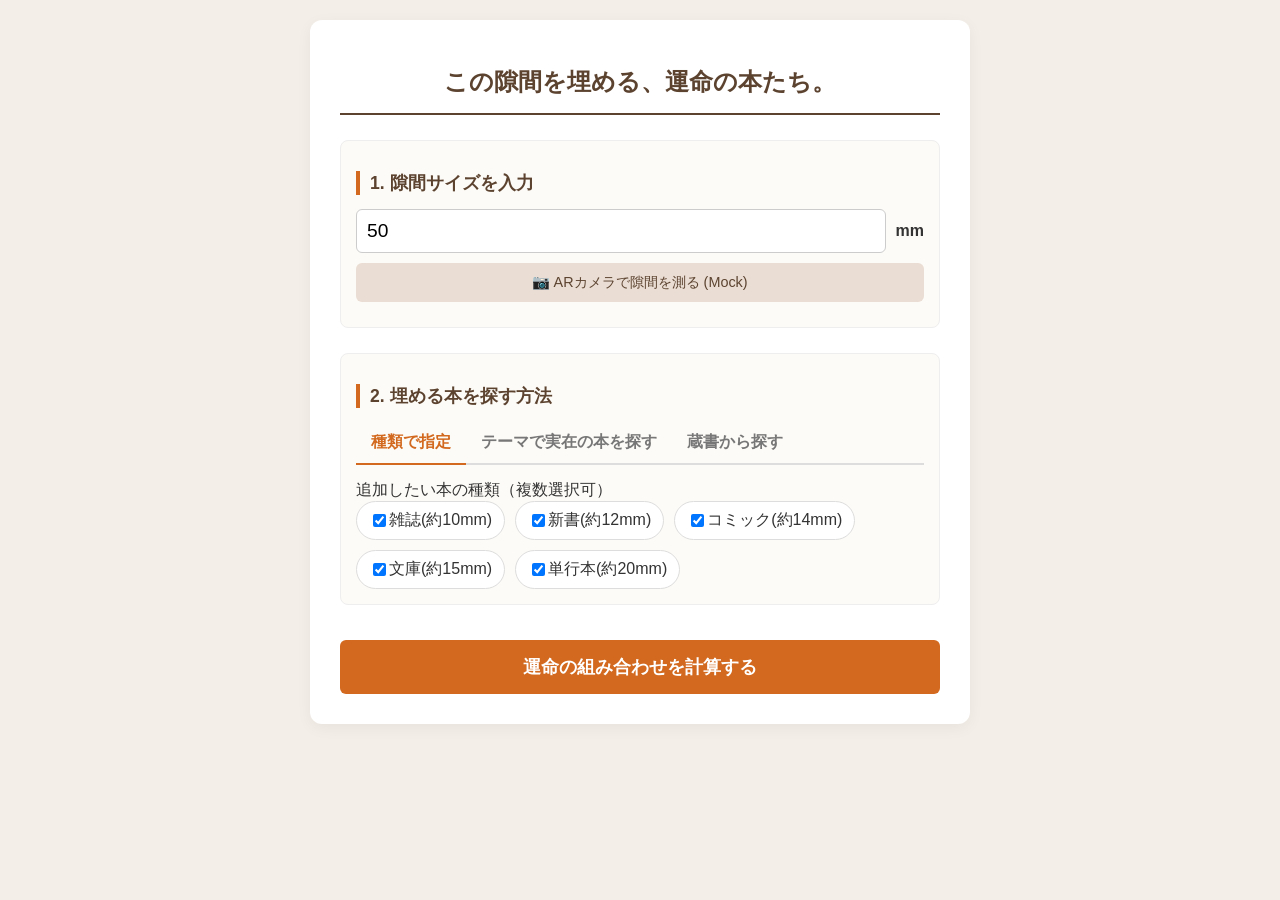
==== index.html @ 383f1bc9 "change" ====
<!DOCTYPE html>
<html lang="ja">
<head>
    <meta charset="UTF-8">
    <meta name="viewport" content="width=device-width, initial-scale=1.0">
    <title>本棚の隙間を埋めるアプリ - 拡張仕様版</title>
    <link rel="stylesheet" href="style.css">
</head>
<body>

<div class="container">
    <h1>この隙間を埋める、運命の本たち。</h1>

    <!-- 1. 隙間サイズ入力とARメジャー -->
    <div class="section">
        <h2>1. 隙間サイズを入力</h2>
        <div class="input-group">
            <input type="number" id="gap-size" placeholder="例: 50 (5cmの場合)" value="50">
            <span class="unit">mm</span>
        </div>
        <button class="btn-secondary" onclick="simulateARMeasure()">📷 ARカメラで隙間を測る (Mock)</button>
    </div>

    <!-- 2. 検索モードの選択 -->
    <div class="section">
        <h2>2. 埋める本を探す方法</h2>
        
        <div class="tabs">
            <div class="tab active" onclick="switchTab('basic')">種類で指定</div>
            <div class="tab" onclick="switchTab('api')">テーマで実在の本を探す</div>
            <div class="tab" onclick="switchTab('scan')">蔵書から探す</div>
        </div>

        <!-- タブ: 基本フォーマット -->
        <div id="tab-basic" class="tab-content active">
            <label>追加したい本の種類（複数選択可）</label>
            <div class="checkbox-group" id="format-checkboxes"></div>
        </div>

        <!-- タブ: API連携 -->
        <div id="tab-api" class="tab-content">
            <label>テーマ・ジャンル（Google Books API連携）</label>
            <select id="api-theme">
                <option value="SF小説">SF小説</option>
                <option value="ミステリー小説">ミステリー小説</option>
                <option value="ビジネス書">ビジネス書</option>
                <option value="プログラミング">プログラミング</option>
                <option value="料理">料理</option>
            </select>
            <p class="note">※APIから実際の本を取得し、ページ数から厚さを推算します。</p>
        </div>

        <!-- タブ: 蔵書スキャン -->
        <div id="tab-scan" class="tab-content">
            <button class="btn-secondary" onclick="simulateBarcodeScan()">📱 バーコードをスキャンする (Mock)</button>
            <ul id="scanned-books-list" class="scanned-list"></ul>
            <p class="note">スキャンした手持ちの本の中から、最適な組み合わせを計算します。</p>
        </div>
    </div>

    <!-- 実行ボタン -->
    <button class="btn-primary" onclick="calculateCombinations()">運命の組み合わせを計算する</button>

    <!-- 結果表示エリア -->
    <div id="loading" style="display: none; text-align: center; padding: 20px;">
        計算中・API通信中...
    </div>
    
    <div id="result-area"></div>
    
    <!-- 画像認識イメージ図 (Canvas) -->
    <div id="wireframe-area" style="display: none;">
        <h2>【画像認識イメージ図】収納シミュレーション</h2>
        <canvas id="bookshelf-canvas" width="500" height="200"></canvas>
    </div>
</div>

<script src="script.js"></script>
</body>
</html>
---- style.css ----
body {
    font-family: "Helvetica Neue", Arial, sans-serif;
    background-color: #f4eee8;
    color: #333;
    margin: 0;
    padding: 20px;
}
.container {
    max-width: 600px;
    margin: 0 auto;
    background: #fff;
    padding: 30px;
    border-radius: 12px;
    box-shadow: 0 4px 15px rgba(0,0,0,0.05);
}
h1 {
    font-size: 1.5rem;
    color: #5c4330;
    text-align: center;
    border-bottom: 2px solid #5c4330;
    padding-bottom: 15px;
    margin-bottom: 25px;
}
h2 {
    font-size: 1.1rem;
    color: #5c4330;
    border-left: 4px solid #d2691e;
    padding-left: 10px;
}
.section {
    margin-bottom: 25px;
    padding: 15px;
    background: #fdfbf7;
    border: 1px solid #eee;
    border-radius: 8px;
}
.input-group {
    display: flex;
    align-items: center;
    margin-bottom: 10px;
}
input[type="number"] {
    flex: 1;
    padding: 10px;
    font-size: 1.2rem;
    border: 1px solid #ccc;
    border-radius: 6px;
}
.unit {
    margin-left: 10px;
    font-weight: bold;
}
.tabs {
    display: flex;
    margin-bottom: 15px;
    border-bottom: 2px solid #ddd;
}
.tab {
    padding: 10px 15px;
    cursor: pointer;
    font-weight: bold;
    color: #777;
}
.tab.active {
    color: #d2691e;
    border-bottom: 2px solid #d2691e;
    margin-bottom: -2px;
}
.tab-content {
    display: none;
}
.tab-content.active {
    display: block;
}
.checkbox-group {
    display: flex;
    flex-wrap: wrap;
    gap: 10px;
}
.checkbox-item {
    background: #fff;
    padding: 8px 12px;
    border-radius: 20px;
    border: 1px solid #ddd;
    display: flex;
    align-items: center;
}
select {
    width: 100%;
    padding: 10px;
    font-size: 1rem;
    border-radius: 6px;
    border: 1px solid #ccc;
}
.btn-primary {
    width: 100%;
    padding: 15px;
    font-size: 1.1rem;
    font-weight: bold;
    color: #fff;
    background-color: #d2691e;
    border: none;
    border-radius: 6px;
    cursor: pointer;
    margin-top: 10px;
}
.btn-primary:hover { background-color: #b55a18; }
.btn-secondary {
    width: 100%;
    padding: 10px;
    font-size: 0.9rem;
    color: #5c4330;
    background-color: #eaddd3;
    border: none;
    border-radius: 6px;
    cursor: pointer;
    margin-bottom: 10px;
}
.note { font-size: 0.8rem; color: #888; }
.scanned-list {
    list-style: none;
    padding: 0;
    margin: 10px 0;
}
.scanned-list li {
    background: #fff;
    padding: 8px;
    border: 1px solid #eee;
    margin-bottom: 5px;
    border-radius: 4px;
    font-size: 0.9rem;
}
.result-card {
    background: #fffaf0;
    border-left: 5px solid #d2691e;
    padding: 15px;
    margin-bottom: 15px;
    border-radius: 4px;
    box-shadow: 0 2px 5px rgba(0,0,0,0.05);
}
.result-title { font-weight: bold; font-size: 1.1rem; color: #d2691e; margin-bottom: 5px; }
.result-info { font-size: 0.95rem; color: #666; font-weight: bold; margin-bottom: 10px; background: #fff9f0; padding: 8px; border-radius: 4px; }
.result-details { font-size: 0.9rem; color: #555; }
.book-item { font-size: 0.95rem; margin-top: 5px; }
.book-boxes-container {
    display: flex;
    gap: 4px;
    align-items: flex-end;
    height: 120px;
    padding: 10px;
    background: #fff;
    border: 1px solid #e8dcc8;
    border-radius: 6px;
    margin-bottom: 10px;
}
.book-box {
    flex: 0 0 auto;
    background: linear-gradient(135deg, #d2691e, #a0522d);
    border: 1px solid #5c4330;
    border-radius: 2px;
    box-shadow: inset 0 1px 2px rgba(255,255,255,0.3);
}
.result-book-list {
    display: flex;
    flex-wrap: wrap;
    gap: 8px;
    margin: 10px 0;
}
.result-book-badge {
    background: #ffe8d6;
    border: 1px solid #d2691e;
    color: #5c4330;
    padding: 6px 10px;
    border-radius: 16px;
    font-size: 0.85rem;
}
canvas {
    background: #fff;
    border: 1px solid #ccc;
    width: 100%;
    border-radius: 4px;
    margin-top: 10px;
}
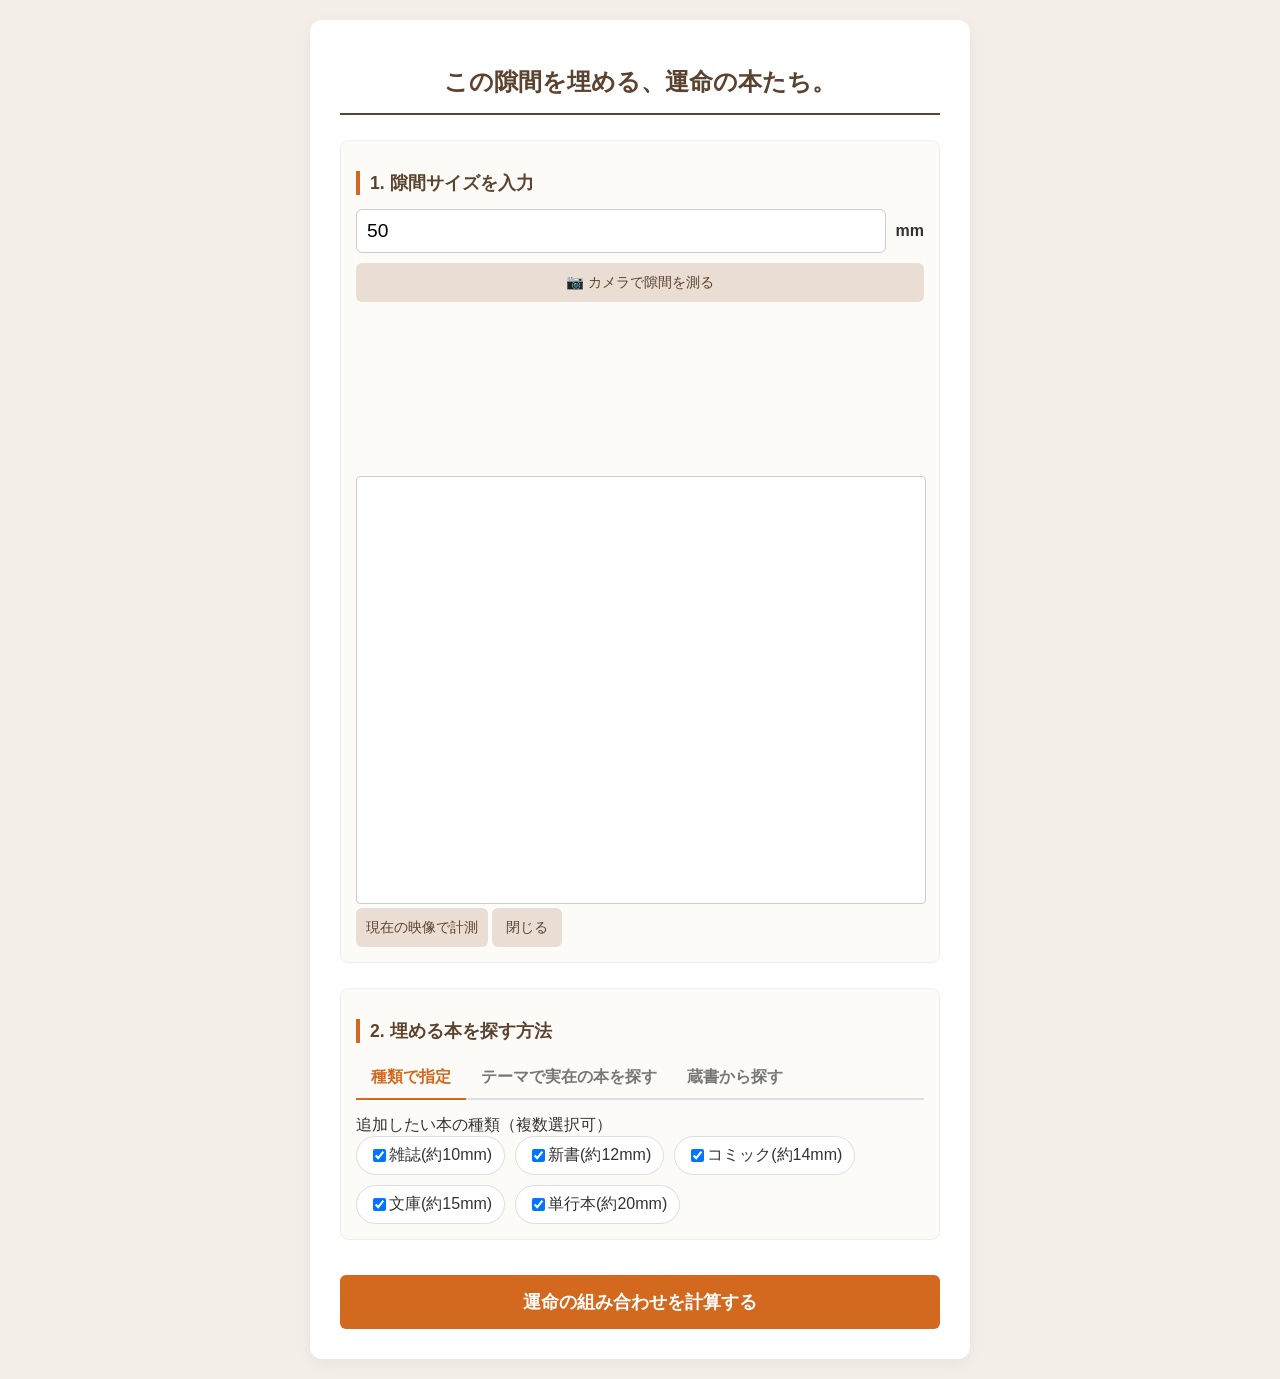
==== commit c974ba16: "condocosokansei" ====
--- a/index.html
+++ b/index.html
@@ -18,7 +18,18 @@
             <input type="number" id="gap-size" placeholder="例: 50 (5cmの場合)" value="50">
             <span class="unit">mm</span>
         </div>
-        <button class="btn-secondary" onclick="simulateARMeasure()">📷 ARカメラで隙間を測る (Mock)</button>
+
+        <div class="camera-panel">
+            <button id="camera-button" class="btn-secondary" type="button">📷 カメラで隙間を測る</button>
+            <div id="camera-wrapper" class="camera-wrapper hidden">
+                <video id="camera-video" autoplay playsinline muted></video>
+                <canvas id="camera-canvas" width="320" height="240"></canvas>
+                <div class="camera-actions">
+                    <button id="capture-gap-btn" class="btn-secondary small" type="button">現在の映像で計測</button>
+                    <button id="close-camera-btn" class="btn-secondary small" type="button">閉じる</button>
+                </div>
+            </div>
+        </div>
     </div>
 
     <!-- 2. 検索モードの選択 -->
@@ -26,9 +37,9 @@
         <h2>2. 埋める本を探す方法</h2>
         
         <div class="tabs">
-            <div class="tab active" onclick="switchTab('basic')">種類で指定</div>
-            <div class="tab" onclick="switchTab('api')">テーマで実在の本を探す</div>
-            <div class="tab" onclick="switchTab('scan')">蔵書から探す</div>
+            <div class="tab active" data-tab="basic" onclick="switchTab('basic')">種類で指定</div>
+            <div class="tab" data-tab="api" onclick="switchTab('api')">テーマで実在の本を探す</div>
+            <div class="tab" data-tab="scan" onclick="switchTab('scan')">蔵書から探す</div>
         </div>
 
         <!-- タブ: 基本フォーマット -->
@@ -39,7 +50,7 @@
 
         <!-- タブ: API連携 -->
         <div id="tab-api" class="tab-content">
-            <label>テーマ・ジャンル（Google Books API連携）</label>
+            <label>テーマ・ジャンル（ローカルAPI / モックAPI）</label>
             <select id="api-theme">
                 <option value="SF小説">SF小説</option>
                 <option value="ミステリー小説">ミステリー小説</option>
@@ -47,14 +58,27 @@
                 <option value="プログラミング">プログラミング</option>
                 <option value="料理">料理</option>
             </select>
-            <p class="note">※APIから実際の本を取得し、ページ数から厚さを推算します。</p>
+            <p id="api-status" class="note">※APIが未接続でも、ローカルのモックデータで本の候補を表示します。</p>
         </div>
 
         <!-- タブ: 蔵書スキャン -->
         <div id="tab-scan" class="tab-content">
-            <button class="btn-secondary" onclick="simulateBarcodeScan()">📱 バーコードをスキャンする (Mock)</button>
+            <div class="custom-book-entry">
+                <div class="custom-book-row">
+                    <select id="custom-book-type">
+                        <option value="雑誌">雑誌</option>
+                        <option value="新書">新書</option>
+                        <option value="コミック">コミック</option>
+                        <option value="文庫">文庫</option>
+                        <option value="単行本">単行本</option>
+                    </select>
+                    <input type="number" id="custom-book-size" min="5" max="200" placeholder="厚さmm">
+                    <button id="add-custom-book-btn" class="btn-secondary small" type="button">追加</button>
+                </div>
+                <p class="note">持っている本を最大3冊まで追加できます。サイズは自分の本の厚さを入力してください。</p>
+            </div>
             <ul id="scanned-books-list" class="scanned-list"></ul>
-            <p class="note">スキャンした手持ちの本の中から、最適な組み合わせを計算します。</p>
+            <p class="note">追加した本を使って、隙間にぴったり収まる組み合わせを計算します。</p>
         </div>
     </div>
 
--- a/style.css
+++ b/style.css
@@ -117,6 +117,25 @@
     margin-bottom: 10px;
 }
 .note { font-size: 0.8rem; color: #888; }
+.custom-book-entry {
+    margin-bottom: 12px;
+}
+.custom-book-row {
+    display: flex;
+    gap: 8px;
+    align-items: center;
+    margin-bottom: 8px;
+}
+.custom-book-row select,
+.custom-book-row input {
+    flex: 1;
+    min-width: 0;
+}
+.btn-secondary.small {
+    width: auto;
+    min-width: 70px;
+    margin: 0;
+}
 .scanned-list {
     list-style: none;
     padding: 0;
@@ -129,6 +148,17 @@
     margin-bottom: 5px;
     border-radius: 4px;
     font-size: 0.9rem;
+    display: flex;
+    justify-content: space-between;
+    gap: 12px;
+}
+.scanned-list li button {
+    background: transparent;
+    border: 1px solid #d2691e;
+    color: #d2691e;
+    border-radius: 4px;
+    padding: 4px 8px;
+    cursor: pointer;
 }
 .result-card {
     background: #fffaf0;
